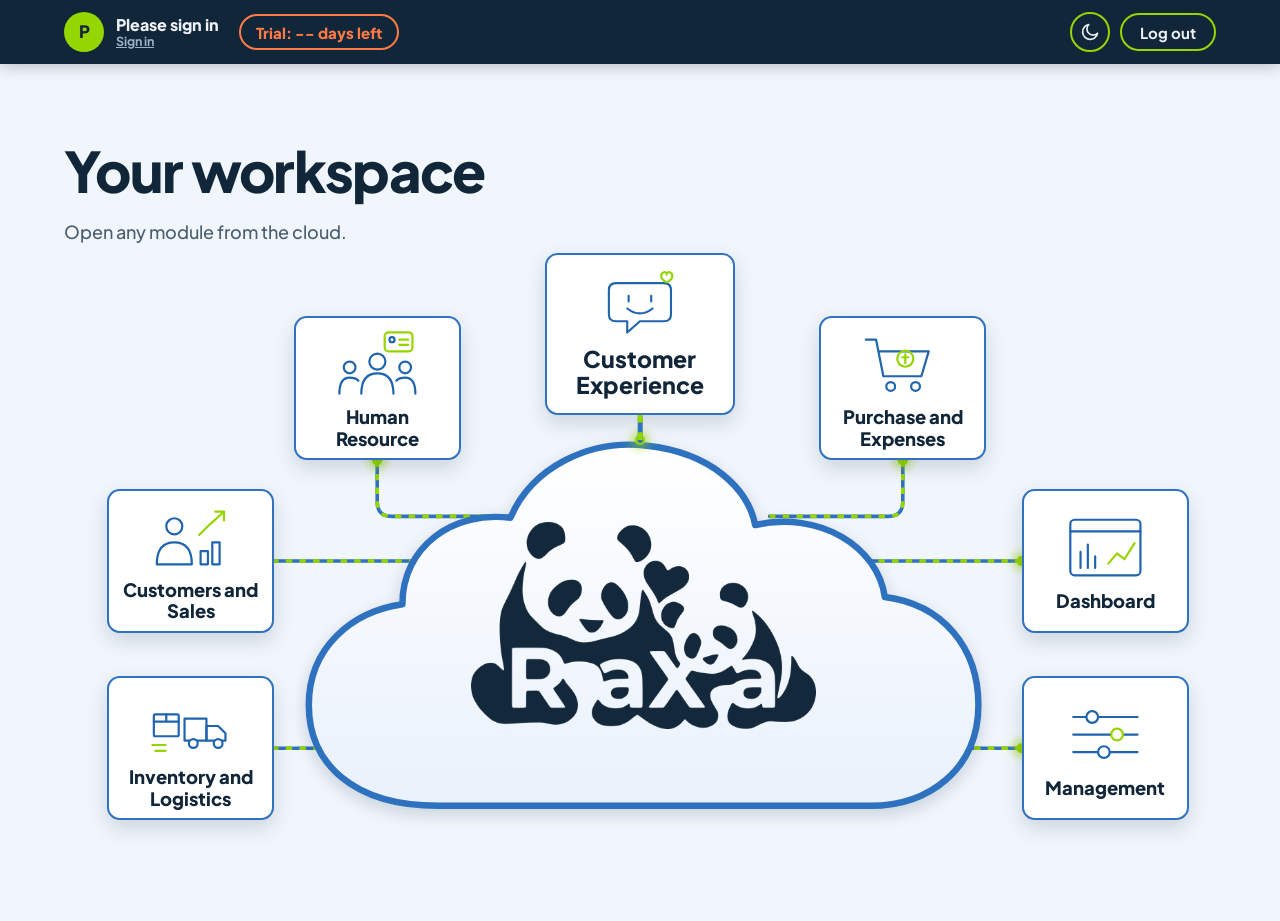
==== landing.html @ 5d3b7cde "Add files via upload" ====
<!DOCTYPE html>
<html lang="en" data-theme="light">
<head>
  <meta charset="utf-8">
  <meta name="viewport" content="width=device-width, initial-scale=1, viewport-fit=cover">
  <title>Workspace | RaXa Systems</title>
  <link rel="icon" type="image/png" href="assets/logo.png">

  <link rel="preconnect" href="https://fonts.googleapis.com">
  <link rel="preconnect" href="https://fonts.gstatic.com" crossorigin>
  <link href="https://fonts.googleapis.com/css2?family=Plus+Jakarta+Sans:wght@500;700;800&display=swap" rel="stylesheet">

  <link rel="preconnect" href="https://script.google.com">
  <link rel="preconnect" href="https://script.googleusercontent.com" crossorigin>

  <!-- same theme choice as index.html / login.html (light / dark) -->
  <script>
    (function () {
      var t = null;
      try { t = localStorage.getItem("raxa-theme"); } catch (e) {}
      if (!t) t = (window.matchMedia && matchMedia("(prefers-color-scheme: dark)").matches) ? "dark" : "light";
      document.documentElement.dataset.theme = t;
      // load only the stylesheet for the active theme (module1dark.css / module1light.css)
      var l = document.createElement("link");
      l.rel = "stylesheet"; l.id = "moduleCss"; l.href = "assets/module1" + t + ".css";
      document.head.appendChild(l);
    })();
  </script>

  <style>
    :root {
      --bg: #ffffff;
      --sec: #f1f6fc;
      --ink: #12263a;
      --sub: #4a5d70;
      --rx-blue: #2f72bf;
      --rx-lime: #95d600;
      --rx-ico: #1f64ad;
      --rx-tile-bg: #ffffff;
      --rx-tile-text: #12263a;
      --rx-cloud-1: #ffffff;
      --rx-cloud-2: #eaf2fb;
      --trial: #ff7a45;
      --trial-late: #ff4d4f;
      --nav-bg: #12263a;
    }
    :root[data-theme="dark"] {
      --bg: #0b1826;
      --sec: #0f2031;
      --ink: #eef1f7;
      --sub: #9fb2c6;
      --rx-blue: #3d86d6;
      --rx-ico: #7db8f0;
      --rx-tile-bg: #14293e;
      --rx-tile-text: #eef1f7;
      --rx-cloud-1: #1a3652;
      --rx-cloud-2: #11263a;
    }

    * { box-sizing: border-box; }
    html, body { margin: 0; }
    body {
      min-height: 100vh;
      min-height: 100dvh;
      display: flex;
      flex-direction: column;
      background: var(--sec);
      color: var(--ink);
      font: 500 clamp(16px, .4vw + 14px, 18px)/1.5 "Plus Jakarta Sans", system-ui, sans-serif;
    }

    /* ---------- Top nav: user + account ID, then the trial countdown ---------- */
    .nav {
      position: sticky; top: 0; z-index: 500;
      display: flex; align-items: center; gap: clamp(10px, 2vw, 20px); flex-wrap: wrap;
      min-height: 64px;
      padding: 8px clamp(16px, 5vw, 64px);
      padding-top: max(8px, env(safe-area-inset-top, 0px));
      background: var(--nav-bg);
      box-shadow: 0 2px 14px rgba(8, 18, 30, .25);
    }
    :root[data-theme="dark"] .nav { border-bottom: 1px solid #24405a; }

    .user { display: flex; align-items: center; gap: 12px; min-width: 0; }
    .avatar {
      flex: none;
      display: grid; place-items: center;
      width: 40px; height: 40px;
      background: var(--rx-lime); color: #12263a;
      border-radius: 50%;
      font-weight: 800; font-size: 17px;
    }
    .who { min-width: 0; line-height: 1.2; }
    .who-name {
      display: block;
      color: #eef1f7; font-weight: 800; font-size: clamp(14px, .4vw + 13px, 16px);
      white-space: nowrap; overflow: hidden; text-overflow: ellipsis;
      max-width: min(46vw, 320px);
    }
    .who-id { display: block; color: #9fb2c6; font-weight: 700; font-size: 12.5px; }
    .who-id a { color: inherit; }

    .trial {
      display: inline-block;
      padding: .45em 1em;
      color: var(--trial);
      border: 2px solid var(--trial);
      border-radius: 99px;
      font: 800 clamp(13px, .3vw + 12px, 15px) "Plus Jakarta Sans", system-ui, sans-serif;
      font-variant-numeric: tabular-nums;
      white-space: nowrap;
    }
    .trial.is-ended { color: var(--trial-late); border-color: var(--trial-late); }
    .trial.is-loading { opacity: .6; }

    /* same pill as the Sign in button on index.html: lime outline, lime fill on hover */
    .nav-actions { margin-left: auto; display: flex; align-items: center; gap: 10px; }
    .logout {
      padding: .5em clamp(12px, 1.4vw, 18px);
      background: transparent;
      color: #eef1f7;
      border: 2px solid var(--rx-lime);
      border-radius: 99px;
      font: 700 clamp(13px, .3vw + 12px, 15px) "Plus Jakarta Sans", system-ui, sans-serif;
      text-decoration: none;
      white-space: nowrap;
      cursor: pointer;
      transition: background .15s, color .15s;
    }
    .logout:hover, .logout:focus-visible { background: var(--rx-lime); color: #12263a; }

    /* sun / moon toggle: shows the moon in light theme (go dark) and the sun in dark theme (go light) */
    .theme {
      display: grid; place-items: center;
      width: 40px; height: 40px; padding: 0;
      background: transparent; color: #eef1f7;
      border: 2px solid var(--rx-lime); border-radius: 50%;
      cursor: pointer;
      transition: background .15s, color .15s;
    }
    .theme:hover, .theme:focus-visible { background: var(--rx-lime); color: #12263a; }
    .theme svg { width: 20px; height: 20px; }
    .theme .i-sun { display: none; }
    :root[data-theme="dark"] .theme .i-sun { display: block; }
    :root[data-theme="dark"] .theme .i-moon { display: none; }

    /* ---------- Page: the module cloud (same markup + module1light.css as index.html) ---------- */
    .wrap { max-width: 1280px; margin: 0 auto; }
    .band {
      flex: 1;
      padding: clamp(28px, 5vw, 64px) clamp(16px, 5vw, 64px) calc(clamp(32px, 6vw, 72px) + env(safe-area-inset-bottom, 0px));
    }
    .band h2 { margin: 0 auto 6px; max-width: 1280px; font-size: clamp(32px, 5vw, 56px); letter-spacing: -.03em; font-weight: 800; }
    .band > .wrap > p { margin: 0 0 28px; color: var(--sub); max-width: 760px; }

    :is(a, button):focus-visible { outline: 3px solid #ffb703; outline-offset: 3px; }
  </style>
</head>
<body>

  <header class="nav" id="top">
    <div class="user">
      <span class="avatar" id="avatar" aria-hidden="true">R</span>
      <div class="who">
        <span class="who-name" id="userName">Loading&hellip;</span>
        <span class="who-id" id="accountId">&nbsp;</span>
      </div>
    </div>
    <span class="trial is-loading" id="trial" role="status" aria-live="polite">Trial: -- days left</span>
    <div class="nav-actions">
      <button class="theme" id="themeBtn" type="button" aria-label="Switch to dark theme">
        <svg class="i-moon" viewBox="0 0 24 24" fill="none" stroke="currentColor" stroke-width="2" stroke-linecap="round" stroke-linejoin="round" aria-hidden="true"><path d="M21 13.5A9 9 0 1 1 10.5 3a7 7 0 0 0 10.5 10.5Z"/></svg>
        <svg class="i-sun" viewBox="0 0 24 24" fill="none" stroke="currentColor" stroke-width="2" stroke-linecap="round" stroke-linejoin="round" aria-hidden="true"><circle cx="12" cy="12" r="4"/><path d="M12 2v2M12 20v2M4.9 4.9l1.4 1.4M17.7 17.7l1.4 1.4M2 12h2M20 12h2M4.9 19.1l1.4-1.4M17.7 6.3l1.4-1.4"/></svg>
      </button>
      <a class="logout" id="logoutBtn" href="login.html">Log out</a>
    </div>
  </header>

  <main style="flex:1;display:flex;flex-direction:column">

    <!-- Panda cloud with modules (module1light.css / module1dark.css) -->
    <section class="band" id="modules" style="flex:1">
      <div class="wrap">
        <h2>Your workspace</h2>
        <p>Open any module from the cloud.</p>

        <div class="rx-map">
          <div class="rx-cloudbox">

            <!-- desktop: wires + cloud -->
            <svg class="rx-wires" viewBox="0 0 1600 800" aria-hidden="true">
              <defs>
                <filter id="rxGlow" x="-50%" y="-50%" width="200%" height="200%"><feGaussianBlur stdDeviation="6"/></filter>
                <filter id="rxShadow" x="-20%" y="-20%" width="140%" height="150%"><feDropShadow dx="0" dy="8" stdDeviation="10" flood-color="#14283c" flood-opacity=".18"/></filter>
                <linearGradient id="rxCloudFill" x1="0" y1="0" x2="0" y2="1">
                  <stop offset="0" style="stop-color:var(--rx-cloud-1,#fff)"/>
                  <stop offset="1" style="stop-color:var(--rx-cloud-2,#eaf2fb)"/>
                </linearGradient>
                <path id="rxW1" d="M435 260V318Q435 338 455 338H650"/>
                <path id="rxW2" d="M270 400H570"/>
                <path id="rxW3" d="M270 660H430"/>
                <path id="rxW4" d="M800 232V300"/>
                <path id="rxW5" d="M1165 260V318Q1165 338 1145 338H980"/>
                <path id="rxW6" d="M1330 400H1080"/>
                <path id="rxW7" d="M1330 660H1180"/>
              </defs>

              <g>
                <use href="#rxW1" class="rx-wire"/><use href="#rxW1" class="rx-flow"/>
                <use href="#rxW2" class="rx-wire"/><use href="#rxW2" class="rx-flow"/>
                <use href="#rxW3" class="rx-wire"/><use href="#rxW3" class="rx-flow"/>
                <use href="#rxW4" class="rx-wire"/><use href="#rxW4" class="rx-flow"/>
                <use href="#rxW5" class="rx-wire"/><use href="#rxW5" class="rx-flow"/>
                <use href="#rxW6" class="rx-wire"/><use href="#rxW6" class="rx-flow"/>
                <use href="#rxW7" class="rx-wire"/><use href="#rxW7" class="rx-flow"/>
              </g>

              <g filter="url(#rxShadow)">
                <path d="M520 740C400 740 340 680 340 600C340 520 400 470 470 460C470 380 540 330 620 340C650 270 730 230 810 240C900 250 950 300 960 350C1050 330 1130 380 1140 450C1220 460 1270 520 1270 600C1270 690 1200 740 1120 740Z"
                      fill="url(#rxCloudFill)" stroke="var(--rx-blue,#2f72bf)" stroke-width="9" stroke-linejoin="round"/>
              </g>

              <g>
                <circle class="rx-dot-glow" cx="435"  cy="260" r="13" filter="url(#rxGlow)"/><circle class="rx-dot" cx="435"  cy="260" r="7"/>
                <circle class="rx-dot-glow" cx="270"  cy="400" r="13" filter="url(#rxGlow)"/><circle class="rx-dot" cx="270"  cy="400" r="7"/>
                <circle class="rx-dot-glow" cx="270"  cy="660" r="13" filter="url(#rxGlow)"/><circle class="rx-dot" cx="270"  cy="660" r="7"/>
                <circle class="rx-dot-glow" cx="800"  cy="232" r="13" filter="url(#rxGlow)"/><circle class="rx-dot" cx="800"  cy="232" r="7"/>
                <circle class="rx-dot-glow" cx="1165" cy="260" r="13" filter="url(#rxGlow)"/><circle class="rx-dot" cx="1165" cy="260" r="7"/>
                <circle class="rx-dot-glow" cx="1330" cy="400" r="13" filter="url(#rxGlow)"/><circle class="rx-dot" cx="1330" cy="400" r="7"/>
                <circle class="rx-dot-glow" cx="1330" cy="660" r="13" filter="url(#rxGlow)"/><circle class="rx-dot" cx="1330" cy="660" r="7"/>
              </g>
            </svg>

            <!-- phone: cloud only -->
            <svg class="rx-cloud-m" viewBox="320 220 960 540" aria-hidden="true">
              <defs>
                <filter id="rxShadowM" x="-20%" y="-20%" width="140%" height="150%"><feDropShadow dx="0" dy="8" stdDeviation="10" flood-color="#14283c" flood-opacity=".18"/></filter>
                <linearGradient id="rxCloudFillM" x1="0" y1="0" x2="0" y2="1">
                  <stop offset="0" style="stop-color:var(--rx-cloud-1,#fff)"/>
                  <stop offset="1" style="stop-color:var(--rx-cloud-2,#eaf2fb)"/>
                </linearGradient>
              </defs>
              <g filter="url(#rxShadowM)">
                <path d="M520 740C400 740 340 680 340 600C340 520 400 470 470 460C470 380 540 330 620 340C650 270 730 230 810 240C900 250 950 300 960 350C1050 330 1130 380 1140 450C1220 460 1270 520 1270 600C1270 690 1200 740 1120 740Z"
                      fill="url(#rxCloudFillM)" stroke="var(--rx-blue,#2f72bf)" stroke-width="9" stroke-linejoin="round"/>
              </g>
            </svg>

            <div class="rx-logo" role="img" aria-label="RaXa"></div>
          </div>

          <!-- Module tiles: change each href to wherever that module should open -->
            <nav class="rx-tiles" aria-label="Modules">

              <a class="rx-tile" href="#human-resource" data-module="human-resource" style="--x:19.94%;--y:7.5%">
                <span class="rx-ext">&rarr;</span>
                <svg viewBox="-58 -50 116 100" aria-hidden="true">
                  <circle cx="0" cy="-4" r="11"/><path d="M-22 40Q-22 12 0 12Q22 12 22 40"/>
                  <circle cx="-38" cy="4" r="8"/><path d="M-52 40Q-52 18 -38 18Q-30 18 -26 22"/>
                  <circle cx="38" cy="4" r="8"/><path d="M52 40Q52 18 38 18Q30 18 26 22"/>
                  <rect class="rx-hl" x="10" y="-44" width="38" height="26" rx="5"/><path class="rx-hl" d="M30 -34H42M30 -27H42"/><circle cx="20" cy="-34" r="3.5"/>
                </svg>
                <b>Human Resource</b>
              </a>

              <a class="rx-tile" href="#customers-sales" data-module="customers-sales" style="--x:3.75%;--y:37.5%">
                <span class="rx-ext">&rarr;</span>
                <svg viewBox="-58 -50 116 100" aria-hidden="true">
                  <circle cx="-22" cy="-14" r="11"/><path d="M-46 38Q-46 8 -22 8Q2 8 2 38Z"/>
                  <rect x="14" y="20" width="10" height="18"/><rect x="30" y="8" width="10" height="30"/>
                  <path class="rx-hl" d="M12 -2L26 -16L46 -34M34 -34H46V-22"/>
                </svg>
                <b>Customers and Sales</b>
              </a>

              <a class="rx-tile" href="#inventory-logistics" data-module="inventory-logistics" style="--x:3.75%;--y:70%">
                <span class="rx-ext">&rarr;</span>
                <svg viewBox="-58 -50 116 100" aria-hidden="true">
                  <rect x="-50" y="-14" width="34" height="30" rx="2"/><path d="M-50 -4H-16M-33 -14V-4"/>
                  <path d="M-8 -8H22V22H-8Z"/><path d="M22 2H38L48 12V22H22Z"/>
                  <circle class="rx-fill" cx="4" cy="26" r="6"/><circle class="rx-fill" cx="38" cy="26" r="6"/>
                  <path class="rx-hl" d="M-52 28H-34M-48 36H-34"/>
                </svg>
                <b>Inventory and Logistics</b>
              </a>

              <a class="rx-tile rx-tile--lg" href="#customer-experience" data-module="customer-experience" style="--x:41.75%;--y:1%;--w:16.5%;--h:28%">
                <span class="rx-ext">&rarr;</span>
                <svg viewBox="-58 -50 116 100" aria-hidden="true">
                  <path d="M-34 -30H34Q44 -30 44 -20V14Q44 24 34 24H0L-18 40V24H-34Q-44 24 -44 14V-20Q-44 -30 -34 -30Z"/>
                  <path d="M-16 -12V-4M16 -12V-4"/><path d="M-18 6Q0 20 18 6"/>
                  <path class="rx-hl" d="M46 -40C46 -46 38 -48 38 -42C38 -48 30 -46 30 -40C30 -35 38 -31 38 -31C38 -31 46 -35 46 -40Z"/>
                </svg>
                <b>Customer Experience</b>
              </a>

              <a class="rx-tile" href="#purchase-expenses" data-module="purchase-expenses" style="--x:65.56%;--y:7.5%">
                <span class="rx-ext">&rarr;</span>
                <svg viewBox="-58 -50 116 100" aria-hidden="true">
                  <path d="M-50 -34H-36L-26 16H26L36 -18H-32"/>
                  <circle class="rx-fill" cx="-16" cy="30" r="6"/><circle class="rx-fill" cx="18" cy="30" r="6"/>
                  <circle class="rx-hl" cx="4" cy="-8" r="11"/><path class="rx-hl" d="M4 -14V-2M0 -10H8"/>
                </svg>
                <b>Purchase and Expenses</b>
              </a>

              <a class="rx-tile" href="#dashboard" data-module="dashboard" style="--x:83.125%;--y:37.5%">
                <span class="rx-ext">&rarr;</span>
                <svg viewBox="-58 -50 116 100" aria-hidden="true">
                  <rect x="-48" y="-38" width="96" height="76" rx="6"/><path d="M-48 -22H48"/>
                  <path d="M-34 28V6M-24 28V-4M-14 28V12"/>
                  <path class="rx-hl" d="M4 22L16 8L26 16L40 -6"/>
                </svg>
                <b>Dashboard</b>
              </a>

              <a class="rx-tile" href="management.html" data-module="management" style="--x:83.125%;--y:70%">
                <span class="rx-ext">&rarr;</span>
                <svg viewBox="-58 -50 116 100" aria-hidden="true">
                  <path d="M-44 -24H44M-44 0H44M-44 24H44"/>
                  <circle class="rx-fill" cx="-18" cy="-24" r="8"/>
                  <circle class="rx-fill rx-hl" cx="16" cy="0" r="8"/>
                  <circle class="rx-fill" cx="-2" cy="24" r="8"/>
                </svg>
                <b>Management</b>
              </a>

            </nav>
        </div>
      </div>
    </section>

  </main>

  <script>
    (function () {
      // ---- settings --------------------------------------------------------
      var API = "https://script.google.com/macros/s/AKfycbxKI9W4narvcHMqxpW1nM8sSsLmcIGCywGV5-8iYpgi15cAW9SVXp7UEr7bWwWgieT10w/exec";
      var TRIAL_DAYS = 52;
      var FRESH_MS = 10 * 60 * 1000;   // cached data newer than this skips the API call
      // ---------------------------------------------------------------------

      var elName  = document.getElementById("userName"),
          elId    = document.getElementById("accountId"),
          elAv    = document.getElementById("avatar"),
          elTrial = document.getElementById("trial");

      // ---- IndexedDB: one record ("client") holds the signed-in account --------
      // { id, name, signup, savedAt }  -- written by login.html, refreshed here
      var DB = "raxa", STORE = "kv", KEY = "client";
      function kv(mode, fn) {
        return new Promise(function (resolve) {
          if (!window.indexedDB) return resolve(null);
          var o = indexedDB.open(DB, 1);
          o.onupgradeneeded = function () { o.result.createObjectStore(STORE); };
          o.onerror = function () { resolve(null); };
          o.onsuccess = function () {
            try {
              var tx = o.result.transaction(STORE, mode), r = fn(tx.objectStore(STORE));
              tx.oncomplete = function () { o.result.close(); resolve(r && r.result !== undefined ? r.result : null); };
              tx.onerror = tx.onabort = function () { o.result.close(); resolve(null); };
            } catch (e) { resolve(null); }
          };
        });
      }
      function dbGet()    { return kv("readonly",  function (st) { return st.get(KEY); }); }
      function dbSet(v)   { return kv("readwrite", function (st) { return st.put(v, KEY); }); }
      function dbClear()  { return kv("readwrite", function (st) { return st.delete(KEY); }); }

      // Light / dark toggle: switches the page theme and the module stylesheet together
      // (theme stays in localStorage on purpose: it must be readable synchronously to avoid a flash)
      var themeBtn = document.getElementById("themeBtn"), moduleCss = document.getElementById("moduleCss");
      function applyTheme(t) {
        document.documentElement.dataset.theme = t;
        var href = "assets/module1" + t + ".css";
        if (moduleCss.getAttribute("href") !== href) moduleCss.setAttribute("href", href);
        themeBtn.setAttribute("aria-label", t === "dark" ? "Switch to light theme" : "Switch to dark theme");
        try { localStorage.setItem("raxa-theme", t); } catch (e) {}
      }
      applyTheme(document.documentElement.dataset.theme);
      themeBtn.addEventListener("click", function () {
        applyTheme(document.documentElement.dataset.theme === "dark" ? "light" : "dark");
      });

      // Log out: forget the saved account, then go back to the sign-in page
      document.getElementById("logoutBtn").addEventListener("click", function (e) {
        e.preventDefault();
        var href = this.getAttribute("href");
        var tk = store("raxa-token");   // ask the server to end the session too
        if (tk) { try { fetch(API, { method: "POST", keepalive: true, headers: { "Content-Type": "text/plain;charset=utf-8" },
                        body: JSON.stringify({ action: "logout", token: tk }) }).catch(function () {}); } catch (x) {} }
        try { ["raxa-account-id", "raxa-user-name", "raxa-token"].forEach(function (k) { sessionStorage.removeItem(k); localStorage.removeItem(k); }); } catch (x) {}
        dbClear().then(function () { location.replace(href); });
        setTimeout(function () { location.replace(href); }, 800);   // never get stuck
      });

      function norm(s) { return String(s).toLowerCase().replace(/[^a-z0-9]/g, ""); }
      function pick(row, names) {
        for (var n = 0; n < names.length; n++)
          for (var k in row)
            if (norm(k) === names[n] && row[k] !== "" && row[k] != null) return String(row[k]).trim();
        return "";
      }
      // sign-up date column of the Clients row (loose match, then any column with "date" in its name)
      function pickDate(row) {
        var v = pick(row, ["signupdate", "dateregistered", "registrationdate", "datecreated", "createdat", "startdate", "trialstart", "date"]);
        if (v) return v;
        for (var k in row) if (/date/i.test(k) && row[k]) return row[k];
        return "";
      }

      // Sheet dates arrive as "2026-08-20T16:00:00.000Z" (UTC) or plain "2026-08-20" -> local midnight of that day
      function parseDay(v) {
        if (!v) return null;
        var s = String(v), d;
        var m = /^(\d{4})-(\d{2})-(\d{2})$/.exec(s);
        d = m ? new Date(+m[1], +m[2] - 1, +m[3]) : new Date(s);
        return isNaN(d) ? null : new Date(d.getFullYear(), d.getMonth(), d.getDate());
      }
      function ymd(d) { return d.getFullYear() + "-" + ("0" + (d.getMonth() + 1)).slice(-2) + "-" + ("0" + d.getDate()).slice(-2); }

      function daysLeft(signup) {
        var t = new Date(); t = new Date(t.getFullYear(), t.getMonth(), t.getDate());
        var used = Math.round((t - signup) / 86400000);
        return Math.max(0, TRIAL_DAYS - Math.max(0, used));
      }

      function showTrial(n) {
        elTrial.classList.remove("is-loading");
        elTrial.classList.toggle("is-ended", n === 0);
        elTrial.textContent = "Trial: " + (n < 10 ? "0" : "") + n + " days left";
      }

      function showUser(name, id) {
        elName.textContent = name;
        elId.textContent = id ? "Account ID: " + id : "";
        elAv.textContent = (name.trim().charAt(0) || "R").toUpperCase();
      }

      function fail(msg) {
        showUser(msg, "");
        elId.innerHTML = '<a href="login.html">Sign in</a>';
        elTrial.classList.remove("is-loading");
        elTrial.textContent = "Trial: -- days left";
      }

      function store(k) { try { return sessionStorage.getItem(k) || localStorage.getItem(k) || ""; } catch (e) { return ""; } }

      // Account ID is for display only (saved at sign-in). It is never trusted: the server picks the
      // account from the session token, so editing ?id= or storage cannot show someone else's data.
      var urlId = String(store("raxa-account-id") || "").trim();

      dbGet().then(function (c) {
        var token = store("raxa-token");
        if (!token) { dbClear(); return fail("Please sign in"); }
        var id = urlId || (c && c.id) || "";
        if (!id) return fail("No account found");
        if (c && String(c.id) !== id) c = null;            // cache belongs to another account

        // 1) paint from IndexedDB immediately
        var cd = c && parseDay(c.signup);
        showUser((c && c.name) || store("raxa-user-name") || "Loading\u2026", id);
        if (cd) showTrial(daysLeft(cd));

        // 2) cache is fresh and complete -> no API call at all
        if (cd && c.savedAt && Date.now() - c.savedAt < FRESH_MS) return;

        // 3) otherwise refresh from the API in the background
        fetch(API, { method: "POST", headers: { "Content-Type": "text/plain;charset=utf-8" },
                     body: JSON.stringify({ action: "read", table: "Clients", token: token }) })
          .then(function (r) { return r.json(); })
          .then(function (res) {
            if (res && res.code === "unauthorized") { var ue = new Error("session expired"); ue.gone = true; ue.expired = true; throw ue; }
            if (!res || !res.ok) throw new Error((res && res.error) || "request failed");
            var row = res.data && res.data[0];
            if (!row) { var nf = new Error("no client with Account ID " + id); nf.gone = true; throw nf; }
            var name = (c && c.name) || store("raxa-user-name") || pick(row, ["name", "fullname", "clientname", "companyname", "company", "username"]) || "Account " + id;
            var d = parseDay(pickDate(row));
            if (!d) throw new Error("no sign-up date found in the Clients row");
            showUser(name, id);
            showTrial(daysLeft(d));
            dbSet({ id: id, name: name, signup: ymd(d), savedAt: Date.now() });
          })
          .catch(function (ex) {
            console.warn("RaXa landing:", ex);
            if (ex && ex.gone) dbClear();
            if (ex && ex.expired) { try { ["raxa-token", "raxa-account-id", "raxa-user-name"].forEach(function (k) { sessionStorage.removeItem(k); localStorage.removeItem(k); }); } catch (x) {} }
            if (!cd || (ex && ex.gone)) fail(ex && ex.expired ? "Session expired" : "Account not found");   // keep cached view if only the network failed
          });
      });
    })();
  </script>
</body>
</html>
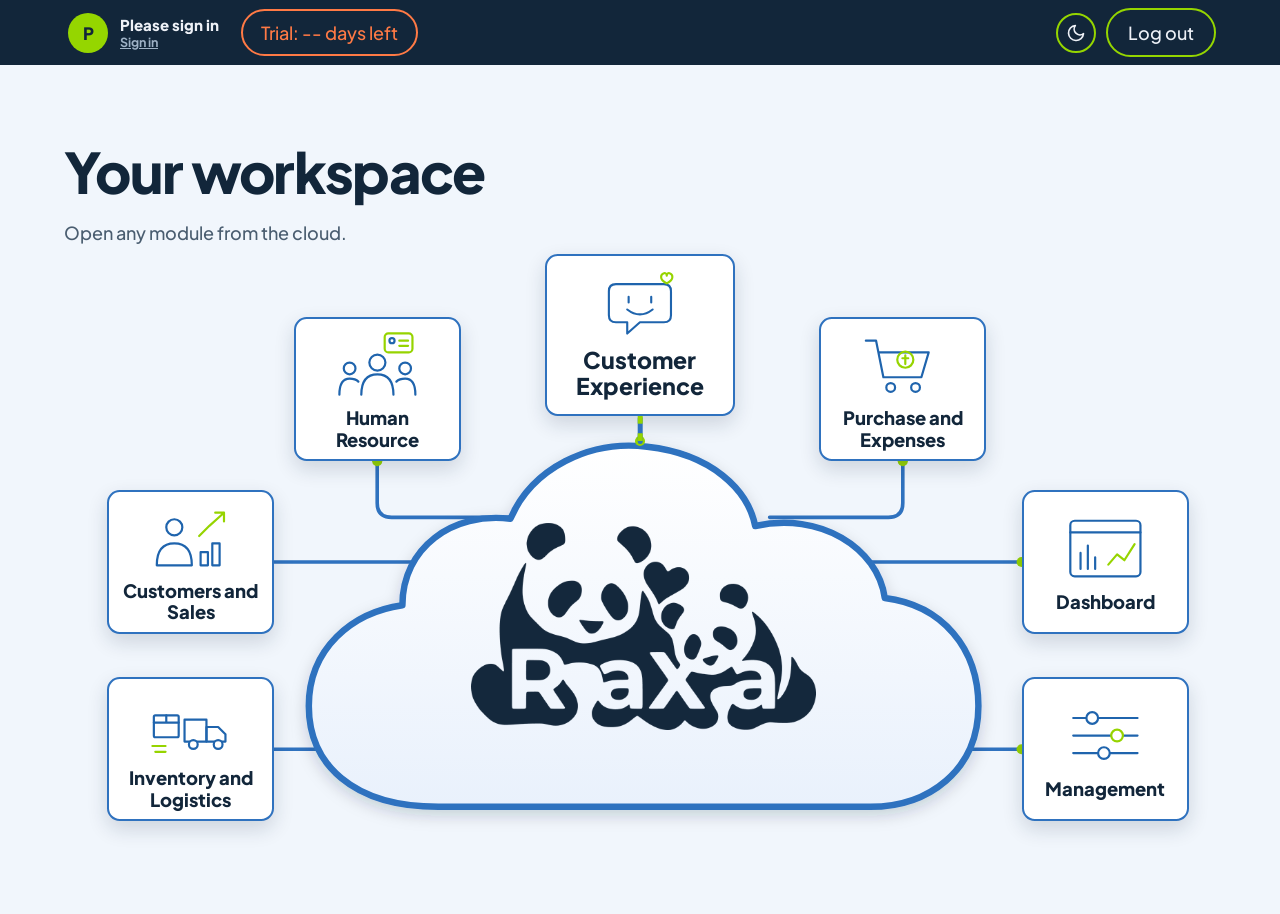
==== commit 0a032c7e: "Add files via upload" ====
--- a/landing.html
+++ b/landing.html
@@ -1,196 +1,101 @@
 <!DOCTYPE html>
 <html lang="en" data-theme="light">
 <head>
-  <meta charset="utf-8">
-  <meta name="viewport" content="width=device-width, initial-scale=1, viewport-fit=cover">
-  <title>Workspace | RaXa Systems</title>
-  <link rel="icon" type="image/png" href="assets/logo.png">
-
-  <link rel="preconnect" href="https://fonts.googleapis.com">
-  <link rel="preconnect" href="https://fonts.gstatic.com" crossorigin>
-  <link href="https://fonts.googleapis.com/css2?family=Plus+Jakarta+Sans:wght@500;700;800&display=swap" rel="stylesheet">
-
-  <link rel="preconnect" href="https://script.google.com">
-  <link rel="preconnect" href="https://script.googleusercontent.com" crossorigin>
-
-  <!-- same theme choice as index.html / login.html (light / dark) -->
-  <script>
-    (function () {
-      var t = null;
-      try { t = localStorage.getItem("raxa-theme"); } catch (e) {}
-      if (!t) t = (window.matchMedia && matchMedia("(prefers-color-scheme: dark)").matches) ? "dark" : "light";
-      document.documentElement.dataset.theme = t;
-      // load only the stylesheet for the active theme (module1dark.css / module1light.css)
-      var l = document.createElement("link");
-      l.rel = "stylesheet"; l.id = "moduleCss"; l.href = "assets/module1" + t + ".css";
-      document.head.appendChild(l);
-    })();
-  </script>
-
-  <style>
-    :root {
-      --bg: #ffffff;
-      --sec: #f1f6fc;
-      --ink: #12263a;
-      --sub: #4a5d70;
-      --rx-blue: #2f72bf;
-      --rx-lime: #95d600;
-      --rx-ico: #1f64ad;
-      --rx-tile-bg: #ffffff;
-      --rx-tile-text: #12263a;
-      --rx-cloud-1: #ffffff;
-      --rx-cloud-2: #eaf2fb;
-      --trial: #ff7a45;
-      --trial-late: #ff4d4f;
-      --nav-bg: #12263a;
-    }
-    :root[data-theme="dark"] {
-      --bg: #0b1826;
-      --sec: #0f2031;
-      --ink: #eef1f7;
-      --sub: #9fb2c6;
-      --rx-blue: #3d86d6;
-      --rx-ico: #7db8f0;
-      --rx-tile-bg: #14293e;
-      --rx-tile-text: #eef1f7;
-      --rx-cloud-1: #1a3652;
-      --rx-cloud-2: #11263a;
-    }
-
-    * { box-sizing: border-box; }
-    html, body { margin: 0; }
-    body {
-      min-height: 100vh;
-      min-height: 100dvh;
-      display: flex;
-      flex-direction: column;
-      background: var(--sec);
-      color: var(--ink);
-      font: 500 clamp(16px, .4vw + 14px, 18px)/1.5 "Plus Jakarta Sans", system-ui, sans-serif;
-    }
-
-    /* ---------- Top nav: user + account ID, then the trial countdown ---------- */
-    .nav {
-      position: sticky; top: 0; z-index: 500;
-      display: flex; align-items: center; gap: clamp(10px, 2vw, 20px); flex-wrap: wrap;
-      min-height: 64px;
-      padding: 8px clamp(16px, 5vw, 64px);
-      padding-top: max(8px, env(safe-area-inset-top, 0px));
-      background: var(--nav-bg);
-      box-shadow: 0 2px 14px rgba(8, 18, 30, .25);
-    }
-    :root[data-theme="dark"] .nav { border-bottom: 1px solid #24405a; }
-
-    .user { display: flex; align-items: center; gap: 12px; min-width: 0; }
-    .avatar {
-      flex: none;
-      display: grid; place-items: center;
-      width: 40px; height: 40px;
-      background: var(--rx-lime); color: #12263a;
-      border-radius: 50%;
-      font-weight: 800; font-size: 17px;
-    }
-    .who { min-width: 0; line-height: 1.2; }
-    .who-name {
-      display: block;
-      color: #eef1f7; font-weight: 800; font-size: clamp(14px, .4vw + 13px, 16px);
-      white-space: nowrap; overflow: hidden; text-overflow: ellipsis;
-      max-width: min(46vw, 320px);
-    }
-    .who-id { display: block; color: #9fb2c6; font-weight: 700; font-size: 12.5px; }
-    .who-id a { color: inherit; }
-
-    .trial {
-      display: inline-block;
-      padding: .45em 1em;
-      color: var(--trial);
-      border: 2px solid var(--trial);
-      border-radius: 99px;
-      font: 800 clamp(13px, .3vw + 12px, 15px) "Plus Jakarta Sans", system-ui, sans-serif;
-      font-variant-numeric: tabular-nums;
-      white-space: nowrap;
-    }
-    .trial.is-ended { color: var(--trial-late); border-color: var(--trial-late); }
-    .trial.is-loading { opacity: .6; }
-
-    /* same pill as the Sign in button on index.html: lime outline, lime fill on hover */
-    .nav-actions { margin-left: auto; display: flex; align-items: center; gap: 10px; }
-    .logout {
-      padding: .5em clamp(12px, 1.4vw, 18px);
-      background: transparent;
-      color: #eef1f7;
-      border: 2px solid var(--rx-lime);
-      border-radius: 99px;
-      font: 700 clamp(13px, .3vw + 12px, 15px) "Plus Jakarta Sans", system-ui, sans-serif;
-      text-decoration: none;
-      white-space: nowrap;
-      cursor: pointer;
-      transition: background .15s, color .15s;
-    }
-    .logout:hover, .logout:focus-visible { background: var(--rx-lime); color: #12263a; }
-
-    /* sun / moon toggle: shows the moon in light theme (go dark) and the sun in dark theme (go light) */
-    .theme {
-      display: grid; place-items: center;
-      width: 40px; height: 40px; padding: 0;
-      background: transparent; color: #eef1f7;
-      border: 2px solid var(--rx-lime); border-radius: 50%;
-      cursor: pointer;
-      transition: background .15s, color .15s;
-    }
-    .theme:hover, .theme:focus-visible { background: var(--rx-lime); color: #12263a; }
-    .theme svg { width: 20px; height: 20px; }
-    .theme .i-sun { display: none; }
-    :root[data-theme="dark"] .theme .i-sun { display: block; }
-    :root[data-theme="dark"] .theme .i-moon { display: none; }
-
-    /* ---------- Page: the module cloud (same markup + module1light.css as index.html) ---------- */
-    .wrap { max-width: 1280px; margin: 0 auto; }
-    .band {
-      flex: 1;
-      padding: clamp(28px, 5vw, 64px) clamp(16px, 5vw, 64px) calc(clamp(32px, 6vw, 72px) + env(safe-area-inset-bottom, 0px));
-    }
-    .band h2 { margin: 0 auto 6px; max-width: 1280px; font-size: clamp(32px, 5vw, 56px); letter-spacing: -.03em; font-weight: 800; }
-    .band > .wrap > p { margin: 0 0 28px; color: var(--sub); max-width: 760px; }
-
-    :is(a, button):focus-visible { outline: 3px solid #ffb703; outline-offset: 3px; }
-  </style>
+<meta charset="utf-8">
+<meta name="viewport" content="width=device-width, initial-scale=1, viewport-fit=cover">
+<title>Workspace | RaXa Systems</title>
+<link rel="icon" type="image/png" href="assets/logo.png">
+<link href="https://fonts.googleapis.com/css2?family=Plus+Jakarta+Sans:wght@500;700;800&display=swap" rel="stylesheet">
+<script>
+  // same light/dark choice as the other pages; also loads the matching module stylesheet
+  (function () {
+    var t = null;
+    try { t = localStorage.getItem("raxa-theme"); } catch (e) {}
+    if (!t) t = (window.matchMedia && matchMedia("(prefers-color-scheme: dark)").matches) ? "dark" : "light";
+    document.documentElement.dataset.theme = t;
+    var l = document.createElement("link");
+    l.rel = "stylesheet"; l.id = "moduleCss"; l.href = "assets/module1" + t + ".css";
+    document.head.appendChild(l);
+  })();
+</script>
+<style>
+:root{--bg:#fff;--sec:#f1f6fc;--ink:#12263a;--sub:#4a5d70;--rx-blue:#2f72bf;--rx-lime:#95d600;--rx-ico:#1f64ad;--rx-tile-bg:#fff;--rx-tile-text:#12263a;--rx-cloud-1:#fff;--rx-cloud-2:#eaf2fb;--trial:#ff7a45;--trial-late:#ff4d4f;--nav-bg:#12263a;--line:#c5d3e2}
+:root[data-theme="dark"]{--bg:#0b1826;--sec:#0f2031;--ink:#eef1f7;--sub:#9fb2c6;--rx-blue:#3d86d6;--rx-ico:#7db8f0;--rx-tile-bg:#14293e;--rx-tile-text:#eef1f7;--rx-cloud-1:#1a3652;--rx-cloud-2:#11263a;--line:#2c4a68}
+*{box-sizing:border-box}
+html,body{margin:0}
+body{min-height:100dvh;display:flex;flex-direction:column;background:var(--sec);color:var(--ink);font:500 clamp(16px,.4vw + 14px,18px)/1.5 "Plus Jakarta Sans",system-ui,sans-serif}
+button{font-family:inherit}
+
+/* top bar */
+.nav{position:sticky;top:0;z-index:500;display:flex;align-items:center;gap:12px;flex-wrap:wrap;min-height:64px;padding:8px clamp(16px,5vw,64px);padding-top:max(8px,env(safe-area-inset-top,0px));background:var(--nav-bg)}
+.user{display:flex;align-items:center;gap:12px;min-width:0;padding:4px 10px 4px 4px;background:none;border:0;border-radius:99px;color:inherit;text-align:left;cursor:pointer}
+.user:hover{background:rgba(255,255,255,.09)}
+.avatar{flex:none;display:grid;place-items:center;width:40px;height:40px;background:var(--rx-lime);color:#12263a;border-radius:50%;font-weight:800;font-size:17px}
+.who-name{display:block;color:#eef1f7;font-weight:800;font-size:15px;white-space:nowrap;overflow:hidden;text-overflow:ellipsis;max-width:min(46vw,320px)}
+.who-id{display:block;color:#9fb2c6;font-weight:700;font-size:12.5px}
+.who-id a{color:inherit}
+.trial{padding:.45em 1em;color:var(--trial);border:2px solid var(--trial);border-radius:99px;font:800 14px inherit;white-space:nowrap}
+.trial.is-ended{color:var(--trial-late);border-color:var(--trial-late)}
+.nav-actions{margin-left:auto;display:flex;align-items:center;gap:10px}
+.logout,.theme{background:transparent;color:#eef1f7;border:2px solid var(--rx-lime);cursor:pointer}
+.logout{padding:.5em 1.1em;border-radius:99px;font:700 14px inherit;text-decoration:none;white-space:nowrap}
+.theme{display:grid;place-items:center;width:40px;height:40px;padding:0;border-radius:50%}
+.logout:hover,.theme:hover{background:var(--rx-lime);color:#12263a}
+.theme svg{width:20px;height:20px}
+.theme .i-sun{display:none}
+:root[data-theme="dark"] .theme .i-sun{display:block}
+:root[data-theme="dark"] .theme .i-moon{display:none}
+
+/* page */
+.band{flex:1;padding:clamp(28px,5vw,64px) clamp(16px,5vw,64px)}
+.wrap{max-width:1280px;margin:0 auto}
+.band h2{margin:0 0 6px;font-size:clamp(32px,5vw,56px);letter-spacing:-.03em;font-weight:800}
+.band p.lead{margin:0 0 28px;color:var(--sub)}
+:is(a,button):focus-visible{outline:3px solid #ffb703;outline-offset:3px}
+
+/* read-only profile pop-up */
+dialog{width:min(400px,calc(100% - 24px));padding:0;background:var(--bg);color:var(--ink);border:2px solid var(--line);border-radius:24px}
+dialog::backdrop{background:rgba(8,18,30,.58)}
+.pf-head{display:flex;justify-content:space-between;align-items:center;padding:18px 20px 0}
+.pf-head h3{margin:0;font-size:22px;font-weight:800}
+.pf-x{width:36px;height:36px;background:var(--sec);color:var(--ink);border:2px solid var(--line);border-radius:50%;font-size:18px;cursor:pointer}
+.pf-body{margin:0;padding:12px 20px 20px}
+.pf-row{padding:10px 0;border-top:1px solid var(--line)}
+.pf-row:first-child{border-top:0}
+.pf-lab{display:block;color:var(--sub);font-weight:700;font-size:12.5px}
+.pf-val{display:block;font-weight:800;overflow-wrap:anywhere}
+</style>
 </head>
 <body>
 
-  <header class="nav" id="top">
-    <div class="user">
-      <span class="avatar" id="avatar" aria-hidden="true">R</span>
-      <div class="who">
-        <span class="who-name" id="userName">Loading&hellip;</span>
-        <span class="who-id" id="accountId">&nbsp;</span>
-      </div>
-    </div>
-    <span class="trial is-loading" id="trial" role="status" aria-live="polite">Trial: -- days left</span>
-    <div class="nav-actions">
-      <button class="theme" id="themeBtn" type="button" aria-label="Switch to dark theme">
-        <svg class="i-moon" viewBox="0 0 24 24" fill="none" stroke="currentColor" stroke-width="2" stroke-linecap="round" stroke-linejoin="round" aria-hidden="true"><path d="M21 13.5A9 9 0 1 1 10.5 3a7 7 0 0 0 10.5 10.5Z"/></svg>
-        <svg class="i-sun" viewBox="0 0 24 24" fill="none" stroke="currentColor" stroke-width="2" stroke-linecap="round" stroke-linejoin="round" aria-hidden="true"><circle cx="12" cy="12" r="4"/><path d="M12 2v2M12 20v2M4.9 4.9l1.4 1.4M17.7 17.7l1.4 1.4M2 12h2M20 12h2M4.9 19.1l1.4-1.4M17.7 6.3l1.4-1.4"/></svg>
-      </button>
-      <a class="logout" id="logoutBtn" href="login.html">Log out</a>
-    </div>
-  </header>
-
-  <main style="flex:1;display:flex;flex-direction:column">
-
-    <!-- Panda cloud with modules (module1light.css / module1dark.css) -->
-    <section class="band" id="modules" style="flex:1">
-      <div class="wrap">
-        <h2>Your workspace</h2>
-        <p>Open any module from the cloud.</p>
-
-        <div class="rx-map">
+<header class="nav">
+  <button class="user" id="profileBtn" type="button" aria-haspopup="dialog" aria-label="Open your profile">
+    <span class="avatar" id="avatar" aria-hidden="true">R</span>
+    <span>
+      <span class="who-name" id="userName">Loading&hellip;</span>
+      <span class="who-id" id="accountId">&nbsp;</span>
+    </span>
+  </button>
+  <span class="trial" id="trial" role="status">Trial: -- days left</span>
+  <div class="nav-actions">
+    <button class="theme" id="themeBtn" type="button" aria-label="Switch theme">
+      <svg class="i-moon" viewBox="0 0 24 24" fill="none" stroke="currentColor" stroke-width="2" stroke-linecap="round" stroke-linejoin="round" aria-hidden="true"><path d="M21 12.8A9 9 0 1 1 11.2 3a7 7 0 0 0 9.8 9.8z"/></svg>
+      <svg class="i-sun" viewBox="0 0 24 24" fill="none" stroke="currentColor" stroke-width="2" stroke-linecap="round" stroke-linejoin="round" aria-hidden="true"><circle cx="12" cy="12" r="4"/><path d="M12 2v2M12 20v2M4.9 4.9l1.4 1.4M17.7 17.7l1.4 1.4M2 12h2M20 12h2M4.9 19.1l1.4-1.4M17.7 6.3l1.4-1.4"/></svg>
+    </button>
+    <a class="logout" id="logoutBtn" href="login.html">Log out</a>
+  </div>
+</header>
+
+<main class="band">
+  <div class="wrap">
+    <h2>Your workspace</h2>
+    <p class="lead">Open any module from the cloud.</p>
+    <div class="rx-map">
           <div class="rx-cloudbox">
 
             <!-- desktop: wires + cloud -->
             <svg class="rx-wires" viewBox="0 0 1600 800" aria-hidden="true">
               <defs>
-                <filter id="rxGlow" x="-50%" y="-50%" width="200%" height="200%"><feGaussianBlur stdDeviation="6"/></filter>
                 <filter id="rxShadow" x="-20%" y="-20%" width="140%" height="150%"><feDropShadow dx="0" dy="8" stdDeviation="10" flood-color="#14283c" flood-opacity=".18"/></filter>
                 <linearGradient id="rxCloudFill" x1="0" y1="0" x2="0" y2="1">
                   <stop offset="0" style="stop-color:var(--rx-cloud-1,#fff)"/>
@@ -206,13 +111,13 @@
               </defs>
 
               <g>
-                <use href="#rxW1" class="rx-wire"/><use href="#rxW1" class="rx-flow"/>
-                <use href="#rxW2" class="rx-wire"/><use href="#rxW2" class="rx-flow"/>
-                <use href="#rxW3" class="rx-wire"/><use href="#rxW3" class="rx-flow"/>
-                <use href="#rxW4" class="rx-wire"/><use href="#rxW4" class="rx-flow"/>
-                <use href="#rxW5" class="rx-wire"/><use href="#rxW5" class="rx-flow"/>
-                <use href="#rxW6" class="rx-wire"/><use href="#rxW6" class="rx-flow"/>
-                <use href="#rxW7" class="rx-wire"/><use href="#rxW7" class="rx-flow"/>
+                <use href="#rxW1" class="rx-wire"/>
+                <use href="#rxW2" class="rx-wire"/>
+                <use href="#rxW3" class="rx-wire"/>
+                <use href="#rxW4" class="rx-wire"/>
+                <use href="#rxW5" class="rx-wire"/>
+                <use href="#rxW6" class="rx-wire"/>
+                <use href="#rxW7" class="rx-wire"/>
               </g>
 
               <g filter="url(#rxShadow)">
@@ -221,13 +126,13 @@
               </g>
 
               <g>
-                <circle class="rx-dot-glow" cx="435"  cy="260" r="13" filter="url(#rxGlow)"/><circle class="rx-dot" cx="435"  cy="260" r="7"/>
-                <circle class="rx-dot-glow" cx="270"  cy="400" r="13" filter="url(#rxGlow)"/><circle class="rx-dot" cx="270"  cy="400" r="7"/>
-                <circle class="rx-dot-glow" cx="270"  cy="660" r="13" filter="url(#rxGlow)"/><circle class="rx-dot" cx="270"  cy="660" r="7"/>
-                <circle class="rx-dot-glow" cx="800"  cy="232" r="13" filter="url(#rxGlow)"/><circle class="rx-dot" cx="800"  cy="232" r="7"/>
-                <circle class="rx-dot-glow" cx="1165" cy="260" r="13" filter="url(#rxGlow)"/><circle class="rx-dot" cx="1165" cy="260" r="7"/>
-                <circle class="rx-dot-glow" cx="1330" cy="400" r="13" filter="url(#rxGlow)"/><circle class="rx-dot" cx="1330" cy="400" r="7"/>
-                <circle class="rx-dot-glow" cx="1330" cy="660" r="13" filter="url(#rxGlow)"/><circle class="rx-dot" cx="1330" cy="660" r="7"/>
+                <circle class="rx-dot" cx="435"  cy="260" r="7"/>
+                <circle class="rx-dot" cx="270"  cy="400" r="7"/>
+                <circle class="rx-dot" cx="270"  cy="660" r="7"/>
+                <circle class="rx-dot" cx="800"  cy="232" r="7"/>
+                <circle class="rx-dot" cx="1165" cy="260" r="7"/>
+                <circle class="rx-dot" cx="1330" cy="400" r="7"/>
+                <circle class="rx-dot" cx="1330" cy="660" r="7"/>
               </g>
             </svg>
 
@@ -249,7 +154,7 @@
             <div class="rx-logo" role="img" aria-label="RaXa"></div>
           </div>
 
-          <!-- Module tiles: change each href to wherever that module should open -->
+          <!-- Module tiles: change each href to where that module should open -->
             <nav class="rx-tiles" aria-label="Modules">
 
               <a class="rx-tile" href="#human-resource" data-module="human-resource" style="--x:19.94%;--y:7.5%">
@@ -326,169 +231,87 @@
               </a>
 
             </nav>
-        </div>
-      </div>
-    </section>
-
-  </main>
-
-  <script>
-    (function () {
-      // ---- settings --------------------------------------------------------
-      var API = "https://script.google.com/macros/s/AKfycbxKI9W4narvcHMqxpW1nM8sSsLmcIGCywGV5-8iYpgi15cAW9SVXp7UEr7bWwWgieT10w/exec";
-      var TRIAL_DAYS = 52;
-      var FRESH_MS = 10 * 60 * 1000;   // cached data newer than this skips the API call
-      // ---------------------------------------------------------------------
-
-      var elName  = document.getElementById("userName"),
-          elId    = document.getElementById("accountId"),
-          elAv    = document.getElementById("avatar"),
-          elTrial = document.getElementById("trial");
-
-      // ---- IndexedDB: one record ("client") holds the signed-in account --------
-      // { id, name, signup, savedAt }  -- written by login.html, refreshed here
-      var DB = "raxa", STORE = "kv", KEY = "client";
-      function kv(mode, fn) {
-        return new Promise(function (resolve) {
-          if (!window.indexedDB) return resolve(null);
-          var o = indexedDB.open(DB, 1);
-          o.onupgradeneeded = function () { o.result.createObjectStore(STORE); };
-          o.onerror = function () { resolve(null); };
-          o.onsuccess = function () {
-            try {
-              var tx = o.result.transaction(STORE, mode), r = fn(tx.objectStore(STORE));
-              tx.oncomplete = function () { o.result.close(); resolve(r && r.result !== undefined ? r.result : null); };
-              tx.onerror = tx.onabort = function () { o.result.close(); resolve(null); };
-            } catch (e) { resolve(null); }
-          };
-        });
-      }
-      function dbGet()    { return kv("readonly",  function (st) { return st.get(KEY); }); }
-      function dbSet(v)   { return kv("readwrite", function (st) { return st.put(v, KEY); }); }
-      function dbClear()  { return kv("readwrite", function (st) { return st.delete(KEY); }); }
-
-      // Light / dark toggle: switches the page theme and the module stylesheet together
-      // (theme stays in localStorage on purpose: it must be readable synchronously to avoid a flash)
-      var themeBtn = document.getElementById("themeBtn"), moduleCss = document.getElementById("moduleCss");
-      function applyTheme(t) {
-        document.documentElement.dataset.theme = t;
-        var href = "assets/module1" + t + ".css";
-        if (moduleCss.getAttribute("href") !== href) moduleCss.setAttribute("href", href);
-        themeBtn.setAttribute("aria-label", t === "dark" ? "Switch to light theme" : "Switch to dark theme");
-        try { localStorage.setItem("raxa-theme", t); } catch (e) {}
-      }
-      applyTheme(document.documentElement.dataset.theme);
-      themeBtn.addEventListener("click", function () {
-        applyTheme(document.documentElement.dataset.theme === "dark" ? "light" : "dark");
-      });
-
-      // Log out: forget the saved account, then go back to the sign-in page
-      document.getElementById("logoutBtn").addEventListener("click", function (e) {
-        e.preventDefault();
-        var href = this.getAttribute("href");
-        var tk = store("raxa-token");   // ask the server to end the session too
-        if (tk) { try { fetch(API, { method: "POST", keepalive: true, headers: { "Content-Type": "text/plain;charset=utf-8" },
-                        body: JSON.stringify({ action: "logout", token: tk }) }).catch(function () {}); } catch (x) {} }
-        try { ["raxa-account-id", "raxa-user-name", "raxa-token"].forEach(function (k) { sessionStorage.removeItem(k); localStorage.removeItem(k); }); } catch (x) {}
-        dbClear().then(function () { location.replace(href); });
-        setTimeout(function () { location.replace(href); }, 800);   // never get stuck
-      });
-
-      function norm(s) { return String(s).toLowerCase().replace(/[^a-z0-9]/g, ""); }
-      function pick(row, names) {
-        for (var n = 0; n < names.length; n++)
-          for (var k in row)
-            if (norm(k) === names[n] && row[k] !== "" && row[k] != null) return String(row[k]).trim();
-        return "";
-      }
-      // sign-up date column of the Clients row (loose match, then any column with "date" in its name)
-      function pickDate(row) {
-        var v = pick(row, ["signupdate", "dateregistered", "registrationdate", "datecreated", "createdat", "startdate", "trialstart", "date"]);
-        if (v) return v;
-        for (var k in row) if (/date/i.test(k) && row[k]) return row[k];
-        return "";
-      }
-
-      // Sheet dates arrive as "2026-08-20T16:00:00.000Z" (UTC) or plain "2026-08-20" -> local midnight of that day
-      function parseDay(v) {
-        if (!v) return null;
-        var s = String(v), d;
-        var m = /^(\d{4})-(\d{2})-(\d{2})$/.exec(s);
-        d = m ? new Date(+m[1], +m[2] - 1, +m[3]) : new Date(s);
-        return isNaN(d) ? null : new Date(d.getFullYear(), d.getMonth(), d.getDate());
-      }
-      function ymd(d) { return d.getFullYear() + "-" + ("0" + (d.getMonth() + 1)).slice(-2) + "-" + ("0" + d.getDate()).slice(-2); }
-
-      function daysLeft(signup) {
-        var t = new Date(); t = new Date(t.getFullYear(), t.getMonth(), t.getDate());
-        var used = Math.round((t - signup) / 86400000);
-        return Math.max(0, TRIAL_DAYS - Math.max(0, used));
-      }
-
-      function showTrial(n) {
-        elTrial.classList.remove("is-loading");
-        elTrial.classList.toggle("is-ended", n === 0);
-        elTrial.textContent = "Trial: " + (n < 10 ? "0" : "") + n + " days left";
-      }
-
-      function showUser(name, id) {
-        elName.textContent = name;
-        elId.textContent = id ? "Account ID: " + id : "";
-        elAv.textContent = (name.trim().charAt(0) || "R").toUpperCase();
-      }
-
-      function fail(msg) {
-        showUser(msg, "");
-        elId.innerHTML = '<a href="login.html">Sign in</a>';
-        elTrial.classList.remove("is-loading");
-        elTrial.textContent = "Trial: -- days left";
-      }
-
-      function store(k) { try { return sessionStorage.getItem(k) || localStorage.getItem(k) || ""; } catch (e) { return ""; } }
-
-      // Account ID is for display only (saved at sign-in). It is never trusted: the server picks the
-      // account from the session token, so editing ?id= or storage cannot show someone else's data.
-      var urlId = String(store("raxa-account-id") || "").trim();
-
-      dbGet().then(function (c) {
-        var token = store("raxa-token");
-        if (!token) { dbClear(); return fail("Please sign in"); }
-        var id = urlId || (c && c.id) || "";
-        if (!id) return fail("No account found");
-        if (c && String(c.id) !== id) c = null;            // cache belongs to another account
-
-        // 1) paint from IndexedDB immediately
-        var cd = c && parseDay(c.signup);
-        showUser((c && c.name) || store("raxa-user-name") || "Loading\u2026", id);
-        if (cd) showTrial(daysLeft(cd));
-
-        // 2) cache is fresh and complete -> no API call at all
-        if (cd && c.savedAt && Date.now() - c.savedAt < FRESH_MS) return;
-
-        // 3) otherwise refresh from the API in the background
-        fetch(API, { method: "POST", headers: { "Content-Type": "text/plain;charset=utf-8" },
-                     body: JSON.stringify({ action: "read", table: "Clients", token: token }) })
-          .then(function (r) { return r.json(); })
-          .then(function (res) {
-            if (res && res.code === "unauthorized") { var ue = new Error("session expired"); ue.gone = true; ue.expired = true; throw ue; }
-            if (!res || !res.ok) throw new Error((res && res.error) || "request failed");
-            var row = res.data && res.data[0];
-            if (!row) { var nf = new Error("no client with Account ID " + id); nf.gone = true; throw nf; }
-            var name = (c && c.name) || store("raxa-user-name") || pick(row, ["name", "fullname", "clientname", "companyname", "company", "username"]) || "Account " + id;
-            var d = parseDay(pickDate(row));
-            if (!d) throw new Error("no sign-up date found in the Clients row");
-            showUser(name, id);
-            showTrial(daysLeft(d));
-            dbSet({ id: id, name: name, signup: ymd(d), savedAt: Date.now() });
-          })
-          .catch(function (ex) {
-            console.warn("RaXa landing:", ex);
-            if (ex && ex.gone) dbClear();
-            if (ex && ex.expired) { try { ["raxa-token", "raxa-account-id", "raxa-user-name"].forEach(function (k) { sessionStorage.removeItem(k); localStorage.removeItem(k); }); } catch (x) {} }
-            if (!cd || (ex && ex.gone)) fail(ex && ex.expired ? "Session expired" : "Account not found");   // keep cached view if only the network failed
-          });
-      });
-    })();
-  </script>
+  </div>
+</main>
+
+<dialog id="pfDlg" aria-labelledby="pfTitle">
+  <div class="pf-head"><h3 id="pfTitle">Profile</h3><button class="pf-x" id="pfClose" type="button" aria-label="Close">&times;</button></div>
+  <div class="pf-body" id="pfBody"></div>
+</dialog>
+
+<script>
+(function () {
+  var API = "https://script.google.com/macros/s/AKfycbxKI9W4narvcHMqxpW1nM8sSsLmcIGCywGV5-8iYpgi15cAW9SVXp7UEr7bWwWgieT10w/exec";
+  var TRIAL_DAYS = 52;
+  var $ = function (i) { return document.getElementById(i); };
+  function store(k) { try { return sessionStorage.getItem(k) || ""; } catch (e) { return ""; } }
+  function clearSession() { try { ["raxa-token", "raxa-account-id", "raxa-user-name"].forEach(function (k) { sessionStorage.removeItem(k); }); } catch (e) {} }
+  function post(p) {
+    return fetch(API, { method: "POST", headers: { "Content-Type": "text/plain;charset=utf-8" }, body: JSON.stringify(p) }).then(function (r) { return r.json(); });
+  }
+
+  // theme: switches the page and the module stylesheet together
+  function applyTheme(t) {
+    document.documentElement.dataset.theme = t;
+    var css = $("moduleCss"), href = "assets/module1" + t + ".css";
+    if (css && css.getAttribute("href") !== href) css.setAttribute("href", href);
+    try { localStorage.setItem("raxa-theme", t); } catch (e) {}
+  }
+  $("themeBtn").onclick = function () { applyTheme(document.documentElement.dataset.theme === "dark" ? "light" : "dark"); };
+
+  // log out: end the server session, forget it here, go back to sign in
+  $("logoutBtn").onclick = function (e) {
+    e.preventDefault();
+    var tk = store("raxa-token"), href = this.getAttribute("href");
+    if (tk) post({ action: "logout", token: tk }).catch(function () {});
+    clearSession();
+    setTimeout(function () { location.replace(href); }, 200);
+  };
+
+  // header
+  function showUser(name, id) {
+    $("userName").textContent = name;
+    $("accountId").textContent = id ? "Account ID: " + id : "";
+    $("avatar").textContent = (name.trim().charAt(0) || "R").toUpperCase();
+  }
+  function fail(msg) { showUser(msg, ""); $("accountId").innerHTML = '<a href="login.html">Sign in</a>'; }
+  function showTrial(signup) {
+    var d = new Date(signup);
+    if (isNaN(d)) return;
+    var today = new Date(); today = new Date(today.getFullYear(), today.getMonth(), today.getDate());
+    var left = Math.max(0, TRIAL_DAYS - Math.max(0, Math.round((today - new Date(d.getFullYear(), d.getMonth(), d.getDate())) / 86400000)));
+    $("trial").textContent = "Trial: " + (left < 10 ? "0" : "") + left + " days left";
+    $("trial").classList.toggle("is-ended", left === 0);
+  }
+
+  var token = store("raxa-token"), id = store("raxa-account-id"), client = null;
+  if (!token) return fail("Please sign in");
+  showUser(store("raxa-user-name") || "Loading\u2026", id);
+
+  // client row for the signed-in account (the server finds it from the token)
+  post({ action: "me", token: token }).then(function (res) {
+    if (!res || !res.ok) { if (res && res.code === "unauthorized") { clearSession(); throw new Error("Session expired"); } throw new Error((res && res.error) || "Account not found"); }
+    client = res.client || {};
+    var date = "";
+    for (var k in client) if (/date|created|signup/i.test(k) && client[k]) { date = client[k]; break; }
+    if (date) showTrial(date);
+  }).catch(function (ex) { if (/expired/i.test(ex.message)) fail("Session expired"); });
+
+  // profile pop-up (read only)
+  $("profileBtn").onclick = function () {
+    var body = $("pfBody"); body.textContent = "";
+    var rows = client || { "Account ID": id, Name: store("raxa-user-name") };
+    Object.keys(rows).forEach(function (k) {
+      if (/pass|pwd|hash|token|secret|salt|otp/i.test(k) || rows[k] === "" || rows[k] == null) return;
+      var r = document.createElement("div"), l = document.createElement("span"), v = document.createElement("span");
+      r.className = "pf-row"; l.className = "pf-lab"; v.className = "pf-val";
+      l.textContent = k; v.textContent = String(rows[k]); r.appendChild(l); r.appendChild(v); body.appendChild(r);
+    });
+    $("pfDlg").showModal();
+  };
+  $("pfClose").onclick = function () { $("pfDlg").close(); };
+  $("pfDlg").addEventListener("mousedown", function (e) { if (e.target === this) this.close(); });
+})();
+</script>
 </body>
 </html>
